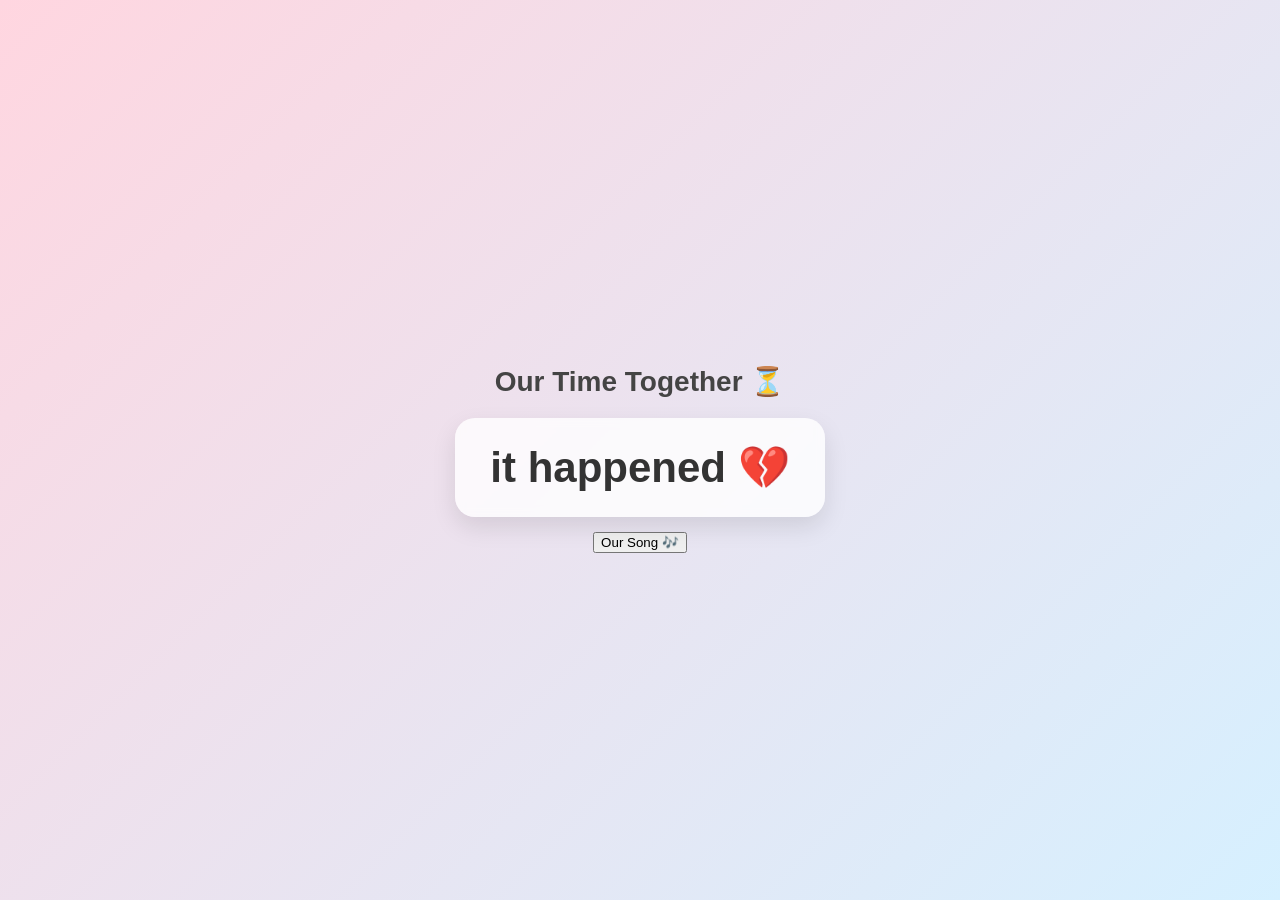
==== counter.html @ 562f4ce5 "Update counter.html" ====
<!DOCTYPE html>
<html lang="en">
<head>
    <meta charset="UTF-8">
    <title>Our Time Together ⏳</title>

    <style>
        body {
            margin: 0;
            height: 100vh;
            display: flex;
            flex-direction: column;
            justify-content: center;
            align-items: center;
            font-family: "Arial", sans-serif;
            background: linear-gradient(135deg, #ffd6e0, #d6f0ff);
        }

        h1 {
            color: #444;
            margin-bottom: 20px;
            font-size: 28px;
        }

        #counter {
            font-size: 42px;
            font-weight: bold;
            color: #333;
            background: rgba(255, 255, 255, 0.8);
            padding: 25px 35px;
            border-radius: 20px;
            box-shadow: 0 10px 25px rgba(0,0,0,0.1);
            backdrop-filter: blur(5px);
            animation: pop 1s ease-in-out infinite alternate;
        }

        @keyframes pop {
            from { transform: scale(1); }
            to { transform: scale(1.05); }
        }

        .subtitle {
            margin-top: 15px;
            font-size: 14px;
            color: #666;
        }
    </style>
</head>

<body>

    <h1>Our Time Together ⏳</h1>
    <div id="counter">Loading...</div>
    <div class="subtitle"></div>

    <script>
        const targetDate = new Date("2026-09-26T00:00:00").getTime();

        function updateCounter() {
            const now = new Date().getTime();
            const difference = targetDate - now;

            if (difference <= 0) {
                document.getElementById("counter").innerHTML = "it happened 💔";
                return;
            }

            const days = Math.floor(difference / (1000 * 60 * 60 * 24));
            const hours = Math.floor((difference % (1000 * 60 * 60 * 24)) / (1000 * 60 * 60));
            const minutes = Math.floor((difference % (1000 * 60 * 60)) / (1000 * 60));
            const seconds = Math.floor((difference % (1000 * 60)) / 1000);

            document.getElementById("counter").innerHTML =
                `${days}d ${hours}h ${minutes}m ${seconds}s`;
        }

        updateCounter();
        setInterval(updateCounter, 1000);
    </script>
</body>

    <a href="music.html">
<button>Our Song 🎶</button>
    </a>
</html>
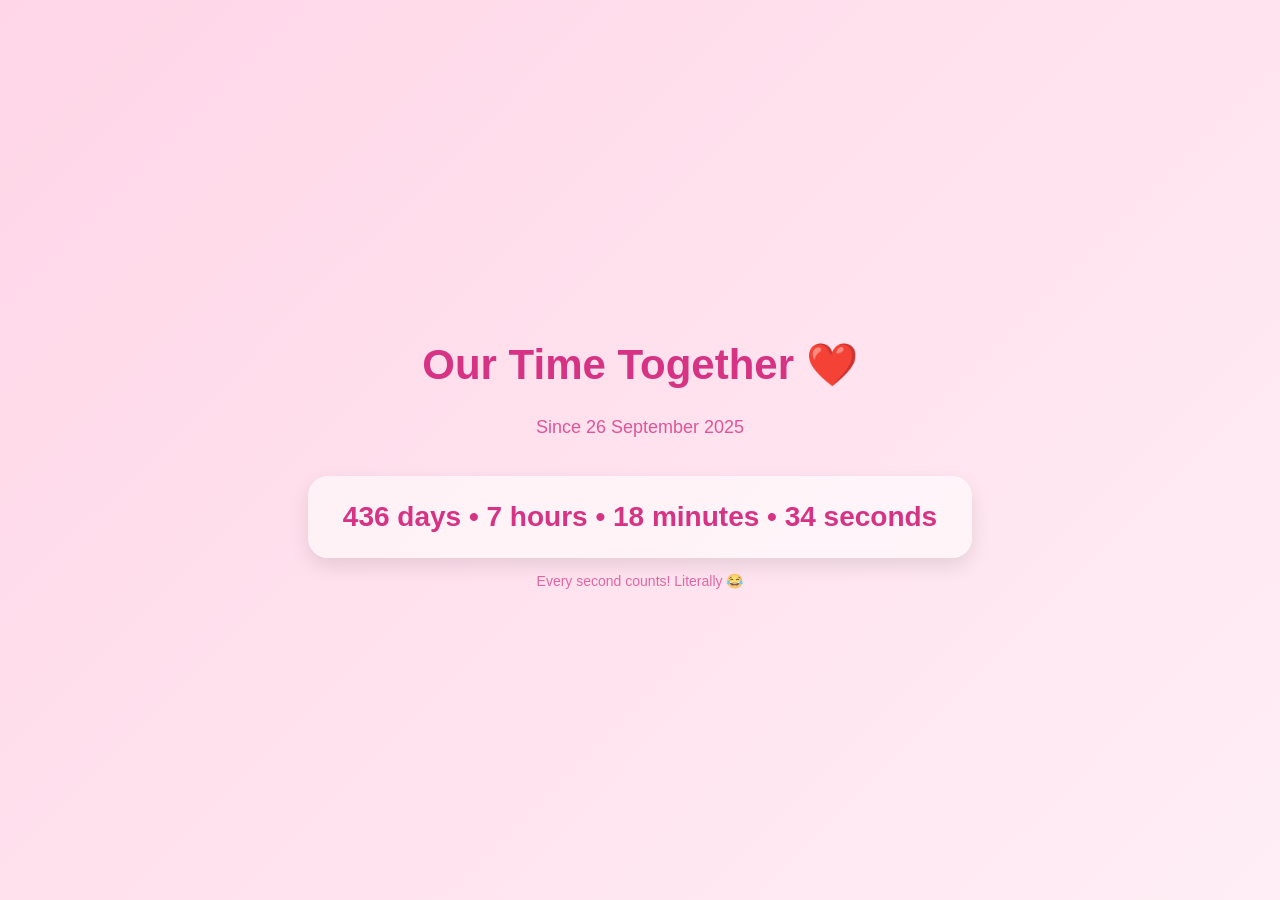
==== commit 06451e4f: "Update counter.html" ====
--- a/counter.html
+++ b/counter.html
@@ -1,85 +1,94 @@
 <!DOCTYPE html>
 <html lang="en">
 <head>
-    <meta charset="UTF-8">
-    <title>Our Time Together ⏳</title>
+  <meta charset="UTF-8">
+  <title>Our Love Counter 💕</title>
 
-    <style>
-        body {
-            margin: 0;
-            height: 100vh;
-            display: flex;
-            flex-direction: column;
-            justify-content: center;
-            align-items: center;
-            font-family: "Arial", sans-serif;
-            background: linear-gradient(135deg, #ffd6e0, #d6f0ff);
-        }
+  <style>
+    body {
+      margin: 0;
+      height: 100vh;
+      display: flex;
+      justify-content: center;
+      align-items: center;
+      flex-direction: column;
+      font-family: 'Arial', sans-serif;
+      background: linear-gradient(135deg, #ffd6e7, #ffeef5);
+      color: #d63384;
+      text-align: center;
+    }
 
-        h1 {
-            color: #444;
-            margin-bottom: 20px;
-            font-size: 28px;
-        }
+    h1 {
+      font-size: 42px;
+      margin-bottom: 10px;
+    }
 
-        #counter {
-            font-size: 42px;
-            font-weight: bold;
-            color: #333;
-            background: rgba(255, 255, 255, 0.8);
-            padding: 25px 35px;
-            border-radius: 20px;
-            box-shadow: 0 10px 25px rgba(0,0,0,0.1);
-            backdrop-filter: blur(5px);
-            animation: pop 1s ease-in-out infinite alternate;
-        }
+    p {
+      font-size: 18px;
+      opacity: 0.8;
+    }
 
-        @keyframes pop {
-            from { transform: scale(1); }
-            to { transform: scale(1.05); }
-        }
+    .counter-box {
+      margin-top: 20px;
+      padding: 25px 35px;
+      border-radius: 20px;
+      background: rgba(255, 255, 255, 0.6);
+      box-shadow: 0 8px 20px rgba(0,0,0,0.1);
+      font-size: 28px;
+      font-weight: bold;
+    }
 
-        .subtitle {
-            margin-top: 15px;
-            font-size: 14px;
-            color: #666;
-        }
-    </style>
+    .small {
+      margin-top: 15px;
+      font-size: 14px;
+      opacity: 0.7;
+    }
+
+    .heart {
+      animation: pulse 1s infinite;
+      display: inline-block;
+    }
+
+    @keyframes pulse {
+      0% { transform: scale(1); }
+      50% { transform: scale(1.2); }
+      100% { transform: scale(1); }
+    }
+  </style>
 </head>
 
 <body>
 
-    <h1>Our Time Together ⏳</h1>
-    <div id="counter">Loading...</div>
-    <div class="subtitle"></div>
+  <h1>Our Time Together <span class="heart">❤️</span></h1>
+  <p>Since 26 September 2025</p>
 
-    <script>
-        const targetDate = new Date("2026-09-26T00:00:00").getTime();
+  <div class="counter-box" id="counter">
+    Loading...
+  </div>
 
-        function updateCounter() {
-            const now = new Date().getTime();
-            const difference = targetDate - now;
+  <div class="small">
+    Every second counts! Literally 😂 
+  </div>
 
-            if (difference <= 0) {
-                document.getElementById("counter").innerHTML = "it happened 💔";
-                return;
-            }
+  <script>
+    const startDate = new Date("2025-09-26T00:00:00");
 
-            const days = Math.floor(difference / (1000 * 60 * 60 * 24));
-            const hours = Math.floor((difference % (1000 * 60 * 60 * 24)) / (1000 * 60 * 60));
-            const minutes = Math.floor((difference % (1000 * 60 * 60)) / (1000 * 60));
-            const seconds = Math.floor((difference % (1000 * 60)) / 1000);
+    function updateCounter() {
+      const now = new Date();
+      const diff = now - startDate;
 
-            document.getElementById("counter").innerHTML =
-                `${days}d ${hours}h ${minutes}m ${seconds}s`;
-        }
+      const days = Math.floor(diff / (1000 * 60 * 60 * 24));
+      const hours = Math.floor((diff / (1000 * 60 * 60)) % 24);
+      const minutes = Math.floor((diff / (1000 * 60)) % 60);
+      const seconds = Math.floor((diff / 1000) % 60);
 
-        updateCounter();
-        setInterval(updateCounter, 1000);
-    </script>
+      document.getElementById("counter").innerHTML =
+        `${days} days • ${hours} hours • ${minutes} minutes • ${seconds} seconds`;
+    }
+
+    updateCounter();
+    setInterval(updateCounter, 1000);
+  </script>
+
 </body>
-
-    <a href="music.html">
-<button>Our Song 🎶</button>
-    </a>
 </html>
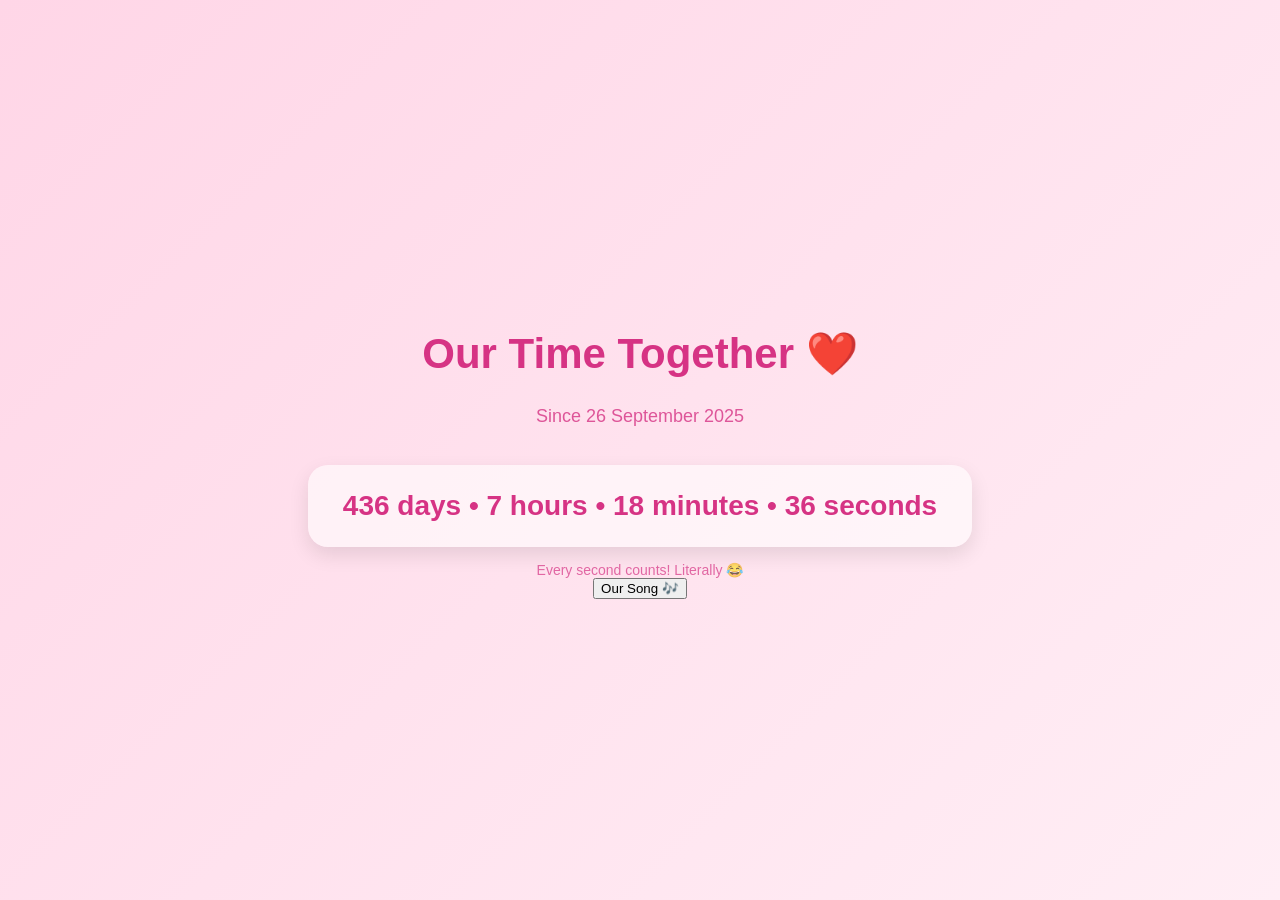
==== commit 8be8731a: "Update counter.html" ====
--- a/counter.html
+++ b/counter.html
@@ -90,5 +90,9 @@
     setInterval(updateCounter, 1000);
   </script>
 
+  <a href="music.html">
+<button>Our Song 🎶</button>
+  </a>
+  
 </body>
 </html>
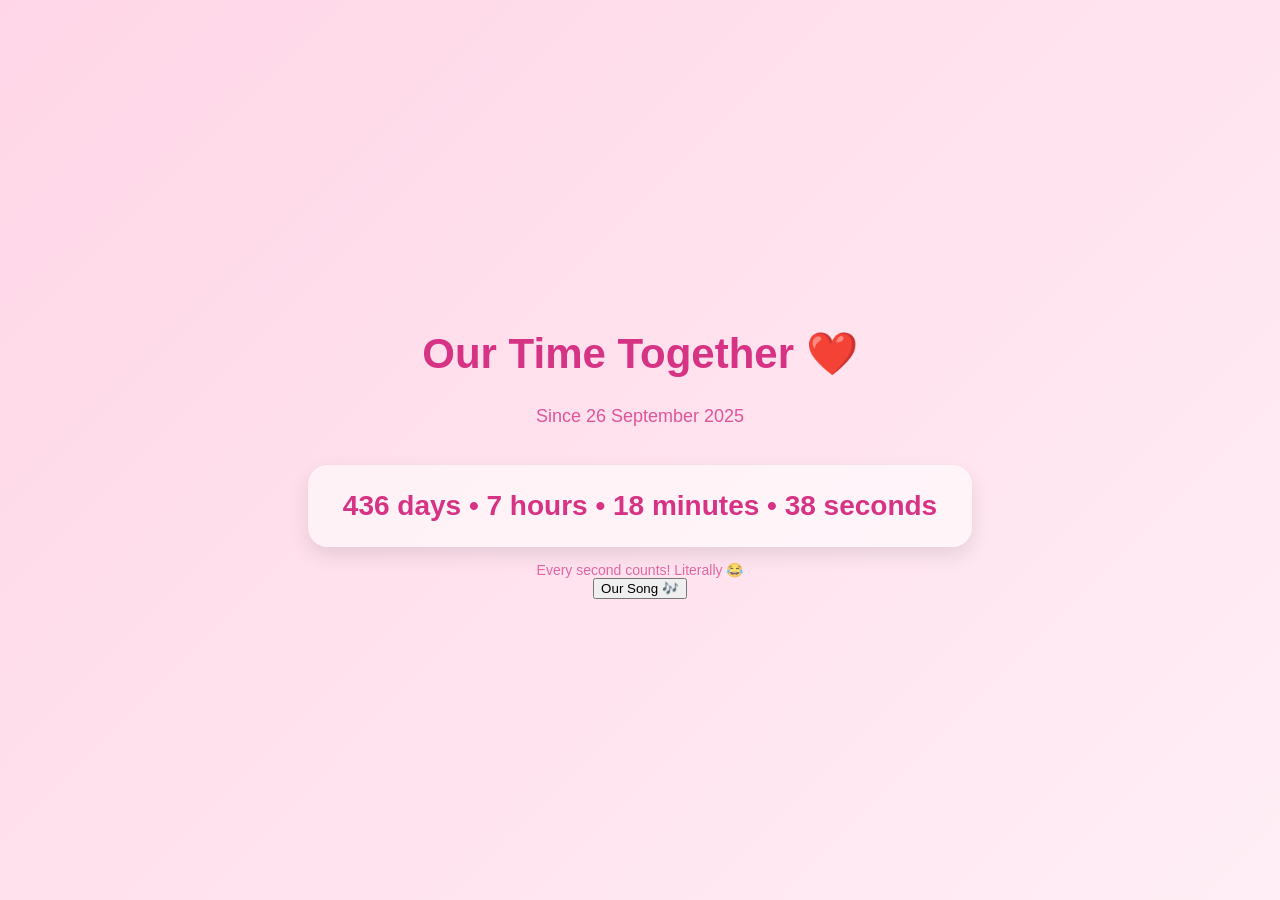
==== commit 4fc21949: "Update counter.html" ====
--- a/counter.html
+++ b/counter.html
@@ -90,9 +90,9 @@
     setInterval(updateCounter, 1000);
   </script>
 
-  <a href="music.html">
-<button>Our Song 🎶</button>
-  </a>
+  <button class="site-button" onclick="location.href='music.html'">
+  Our Song 🎶
+  </button>
   
 </body>
 </html>
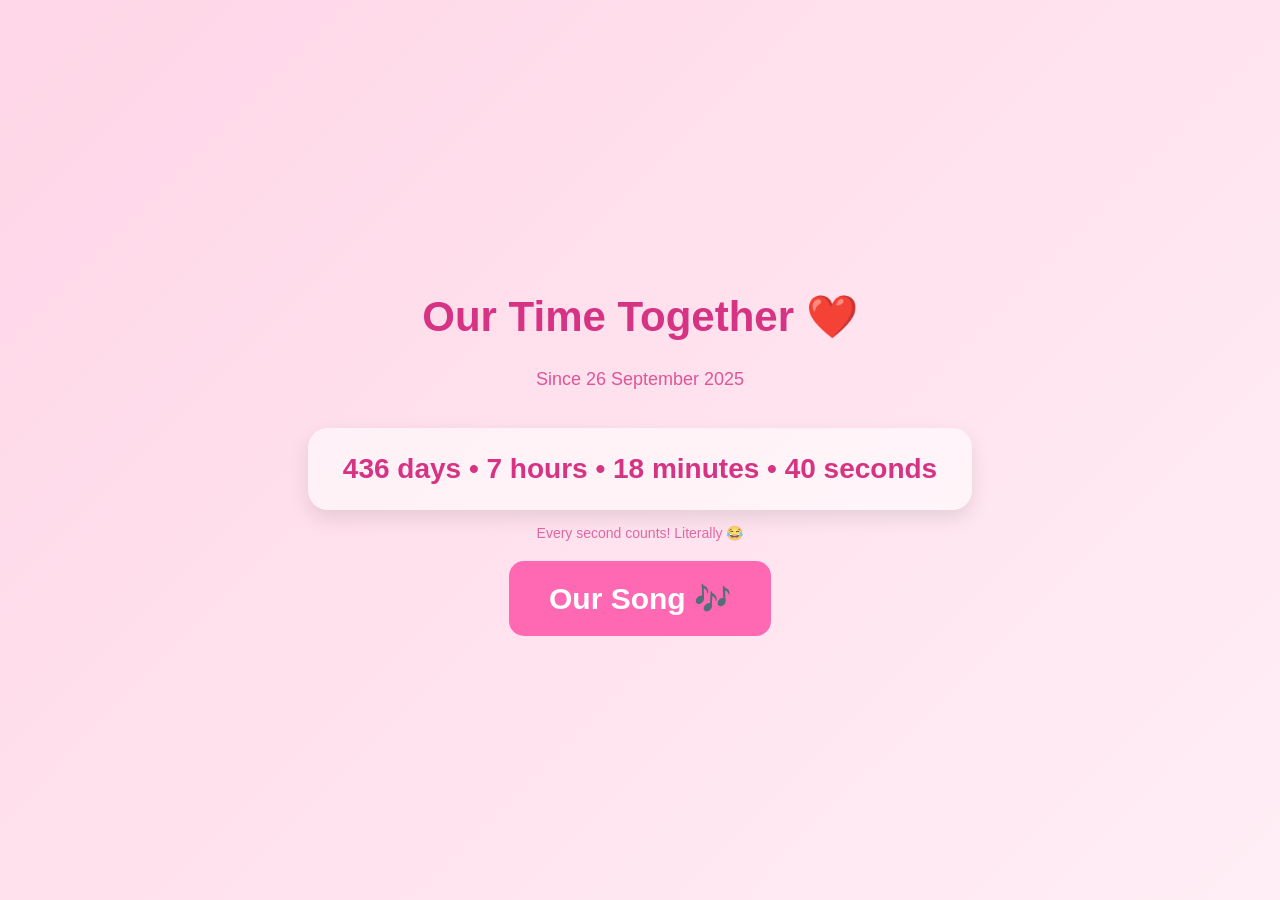
==== commit 2f9c09b1: "Update counter.html" ====
--- a/counter.html
+++ b/counter.html
@@ -54,6 +54,24 @@
       50% { transform: scale(1.2); }
       100% { transform: scale(1); }
     }
+
+.site-button {
+  margin-top: 20px;
+  font-size: 30px;
+  padding: 20px 40px;
+  border-radius: 15px;
+  background-color: #ff69b4;
+  border: none;
+  color: white;
+  font-weight: bold;
+  cursor: pointer;
+  transition: 0.3s;
+}
+
+.site-button:hover {
+  transform: scale(1.1);
+}
+    
   </style>
 </head>
 
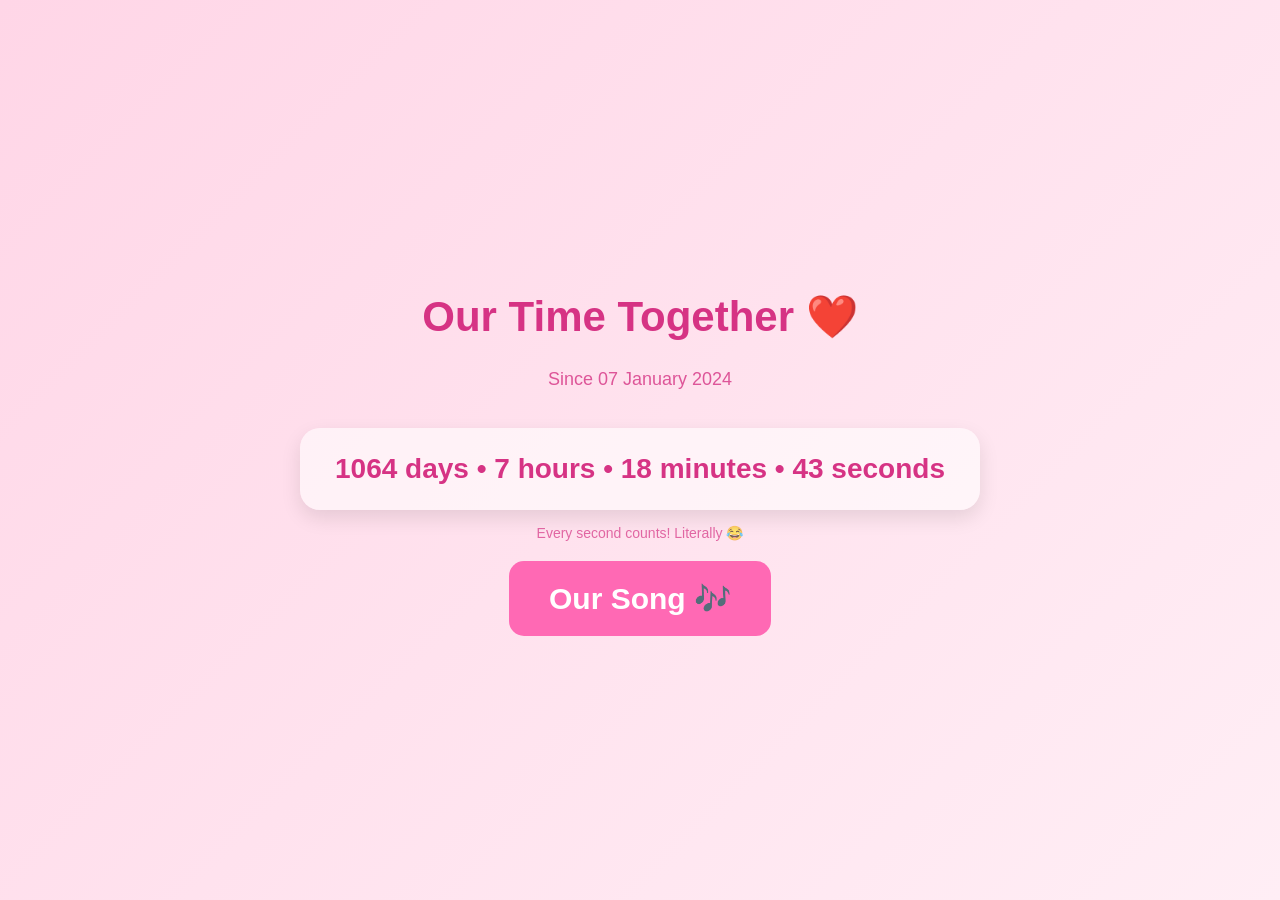
==== commit 1d5385fb: "Update counter.html" ====
--- a/counter.html
+++ b/counter.html
@@ -78,18 +78,18 @@
 <body>
 
   <h1>Our Time Together <span class="heart">❤️</span></h1>
-  <p>Since 26 September 2025</p>
+  <p>Since 07 January 2024</p>
 
   <div class="counter-box" id="counter">
     Loading...
   </div>
 
   <div class="small">
-    Every second counts! Literally 😂 
+   Every second counts! Literally 😂 
   </div>
 
   <script>
-    const startDate = new Date("2025-09-26T00:00:00");
+    const startDate = new Date("2024-01-07T00:00:00");
 
     function updateCounter() {
       const now = new Date();
@@ -108,6 +108,7 @@
     setInterval(updateCounter, 1000);
   </script>
 
+  
   <button class="site-button" onclick="location.href='music.html'">
   Our Song 🎶
   </button>
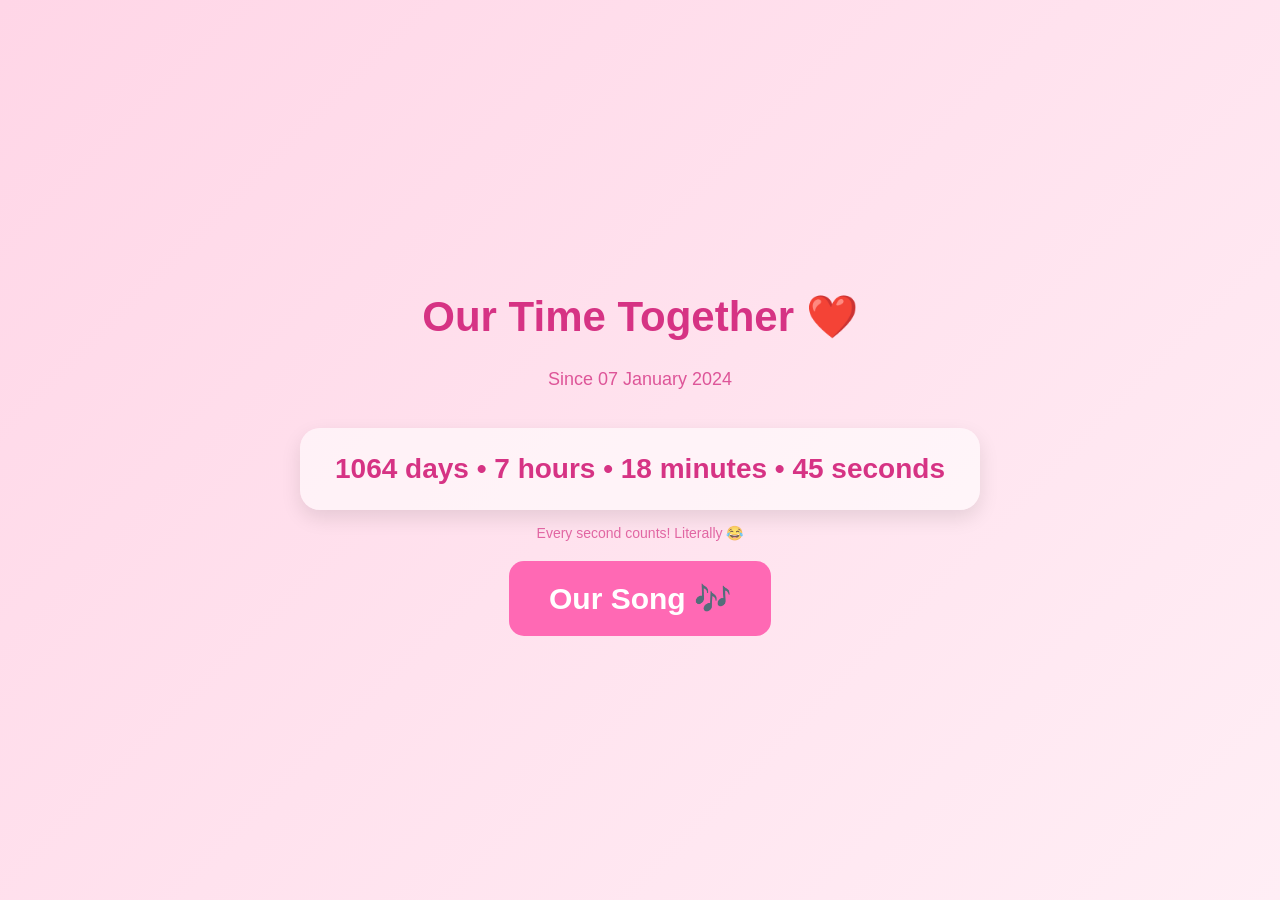
==== commit 8a11eb7c: "Update counter.html" ====
--- a/counter.html
+++ b/counter.html
@@ -55,23 +55,78 @@
       100% { transform: scale(1); }
     }
 
-.site-button {
-  margin-top: 20px;
-  font-size: 30px;
-  padding: 20px 40px;
-  border-radius: 15px;
-  background-color: #ff69b4;
-  border: none;
-  color: white;
-  font-weight: bold;
-  cursor: pointer;
-  transition: 0.3s;
-}
-
-.site-button:hover {
-  transform: scale(1.1);
-}
-    
+    .site-button {
+      margin-top: 20px;
+      font-size: 30px;
+      padding: 20px 40px;
+      border-radius: 15px;
+      background-color: #ff69b4;
+      border: none;
+      color: white;
+      font-weight: bold;
+      cursor: pointer;
+      transition: 0.3s;
+    }
+
+    .site-button:hover {
+      transform: scale(1.1);
+    }
+
+    /* FADE SCREEN */
+    #fade {
+      position: fixed;
+      top: 0;
+      left: 0;
+      width: 100%;
+      height: 100%;
+      background: black;
+      opacity: 0;
+      pointer-events: none;
+      transition: opacity 1s ease;
+      z-index: 9998;
+    }
+
+    #fade.show {
+      opacity: 0.7;
+    }
+
+    /* LOADING TEXT */
+    #loading {
+      position: fixed;
+      top: 50%;
+      left: 50%;
+      transform: translate(-50%, -50%);
+      font-size: 32px;
+      color: white;
+      font-family: Arial, sans-serif;
+      opacity: 0;
+      transition: opacity 0.5s ease;
+      z-index: 9999;
+    }
+
+    #loading.show {
+      opacity: 1;
+    }
+
+    /* SPARKLES */
+    .sparkle {
+      position: fixed;
+      pointer-events: none;
+      font-size: 18px;
+      animation: pop 1s ease-out forwards;
+      z-index: 9999;
+    }
+
+    @keyframes pop {
+      0% {
+        transform: translate(0, 0) scale(1);
+        opacity: 1;
+      }
+      100% {
+        transform: translate(var(--x), var(--y)) scale(0);
+        opacity: 0;
+      }
+    }
   </style>
 </head>
 
@@ -87,6 +142,14 @@
   <div class="small">
    Every second counts! Literally 😂 
   </div>
+
+  <!-- OVERLAYS -->
+  <div id="fade"></div>
+  <div id="loading">Loading... 💖</div>
+
+  <button class="site-button" onclick="goToMusic(event)">
+    Our Song 🎶
+  </button>
 
   <script>
     const startDate = new Date("2024-01-07T00:00:00");
@@ -106,12 +169,49 @@
 
     updateCounter();
     setInterval(updateCounter, 1000);
+
+    function createSparkles(x, y) {
+      const emojis = ["✨", "💫", "✨", "💫"];
+
+      for (let i = 0; i < 18; i++) {
+        const sparkle = document.createElement("div");
+        sparkle.classList.add("sparkle");
+        sparkle.innerText = emojis[Math.floor(Math.random() * emojis.length)];
+
+        document.body.appendChild(sparkle);
+
+        const angle = Math.random() * 2 * Math.PI;
+        const distance = Math.random() * 120;
+
+        sparkle.style.left = x + "px";
+        sparkle.style.top = y + "px";
+
+        sparkle.style.setProperty("--x", Math.cos(angle) * distance + "px");
+        sparkle.style.setProperty("--y", Math.sin(angle) * distance + "px");
+
+        setTimeout(() => sparkle.remove(), 1000);
+      }
+    }
+
+    function goToMusic(event){
+      event.preventDefault();
+
+      const x = event.clientX;
+      const y = event.clientY;
+
+      createSparkles(x, y);
+
+      const fade = document.getElementById("fade");
+      const loading = document.getElementById("loading");
+
+      fade.classList.add("show");
+      loading.classList.add("show");
+
+      setTimeout(() => {
+        window.location.href = "music.html";
+      }, 2200);
+    }
   </script>
 
-  
-  <button class="site-button" onclick="location.href='music.html'">
-  Our Song 🎶
-  </button>
-  
 </body>
 </html>
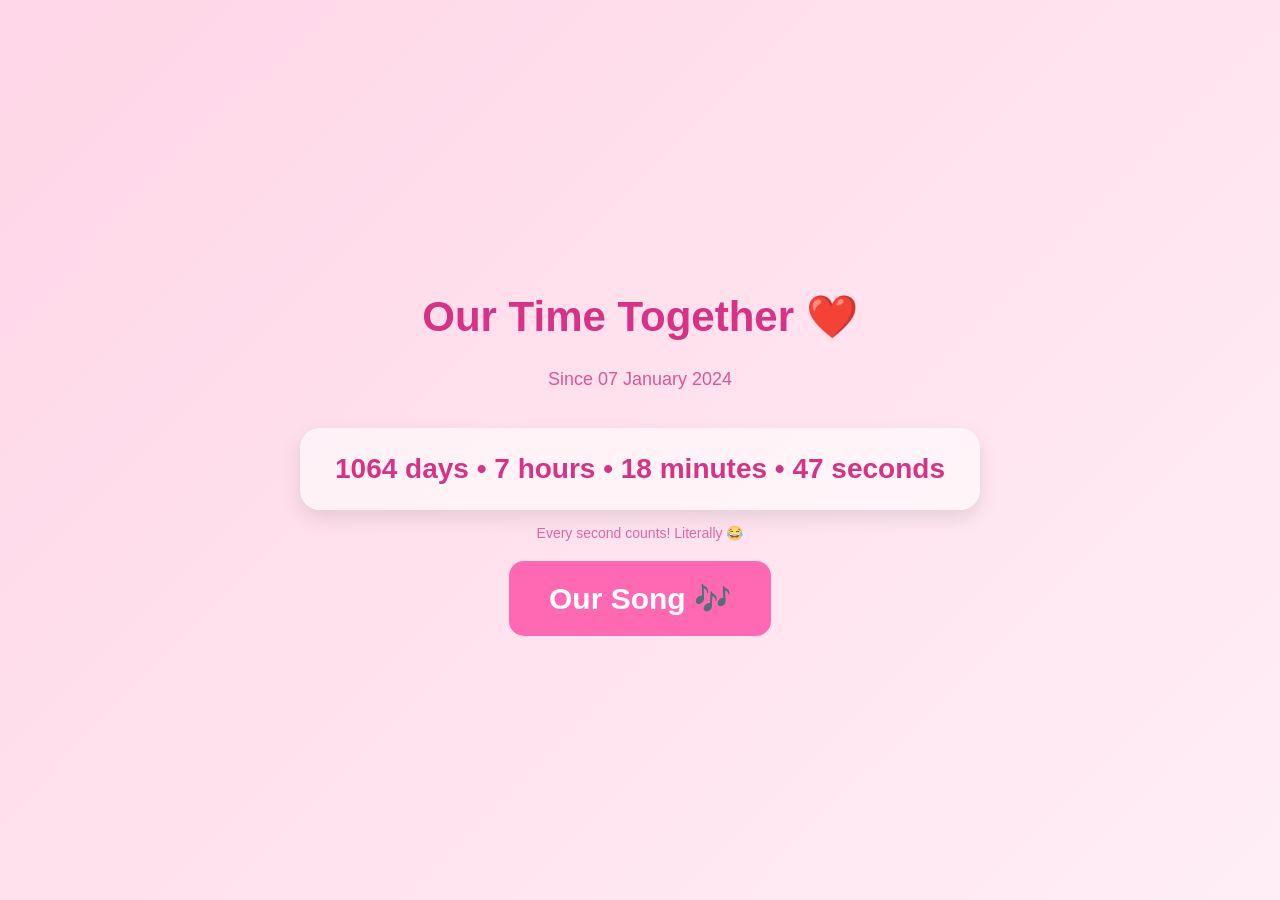
==== commit 0880b7c2: "Update counter.html" ====
--- a/counter.html
+++ b/counter.html
@@ -112,7 +112,7 @@
     .sparkle {
       position: fixed;
       pointer-events: none;
-      font-size: 18px;
+      font-size: 40px;
       animation: pop 1s ease-out forwards;
       z-index: 9999;
     }
@@ -145,7 +145,7 @@
 
   <!-- OVERLAYS -->
   <div id="fade"></div>
-  <div id="loading">Loading... 💖</div>
+  <div id="loading">... 💖</div>
 
   <button class="site-button" onclick="goToMusic(event)">
     Our Song 🎶
